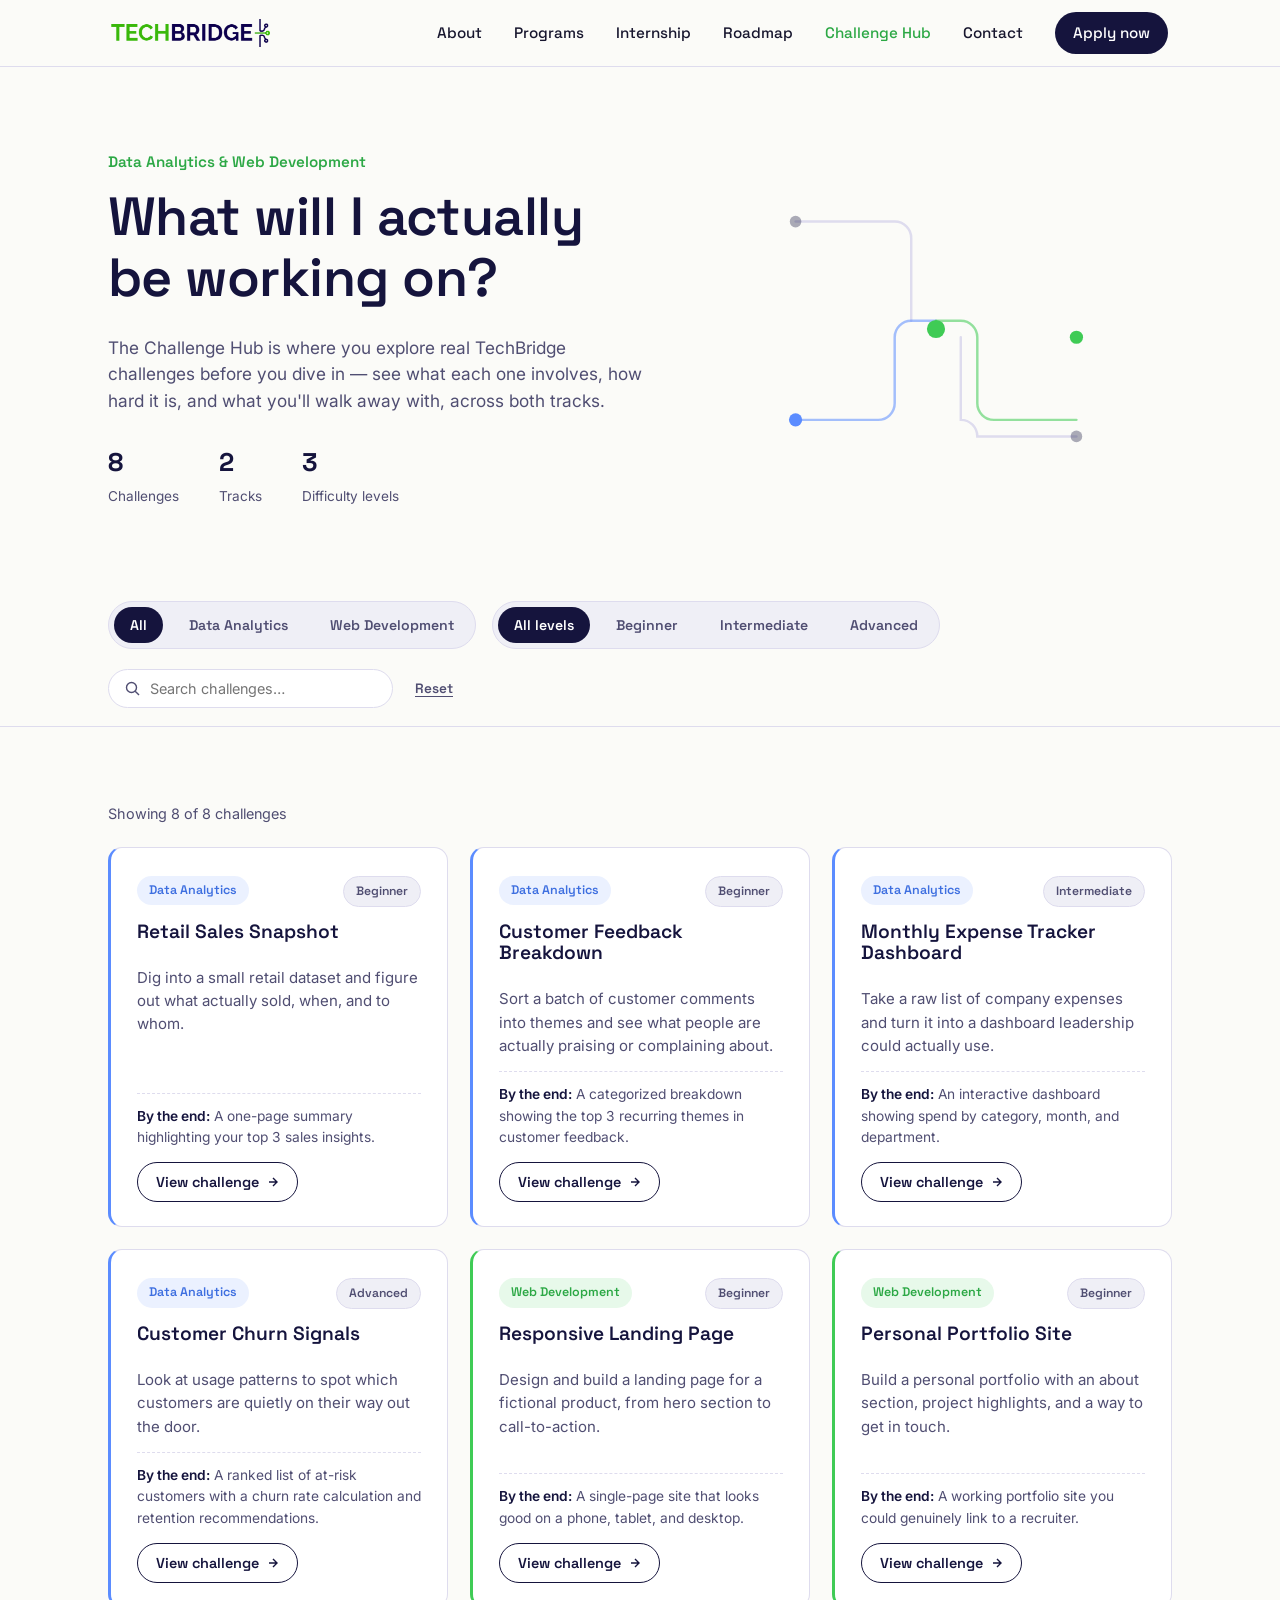
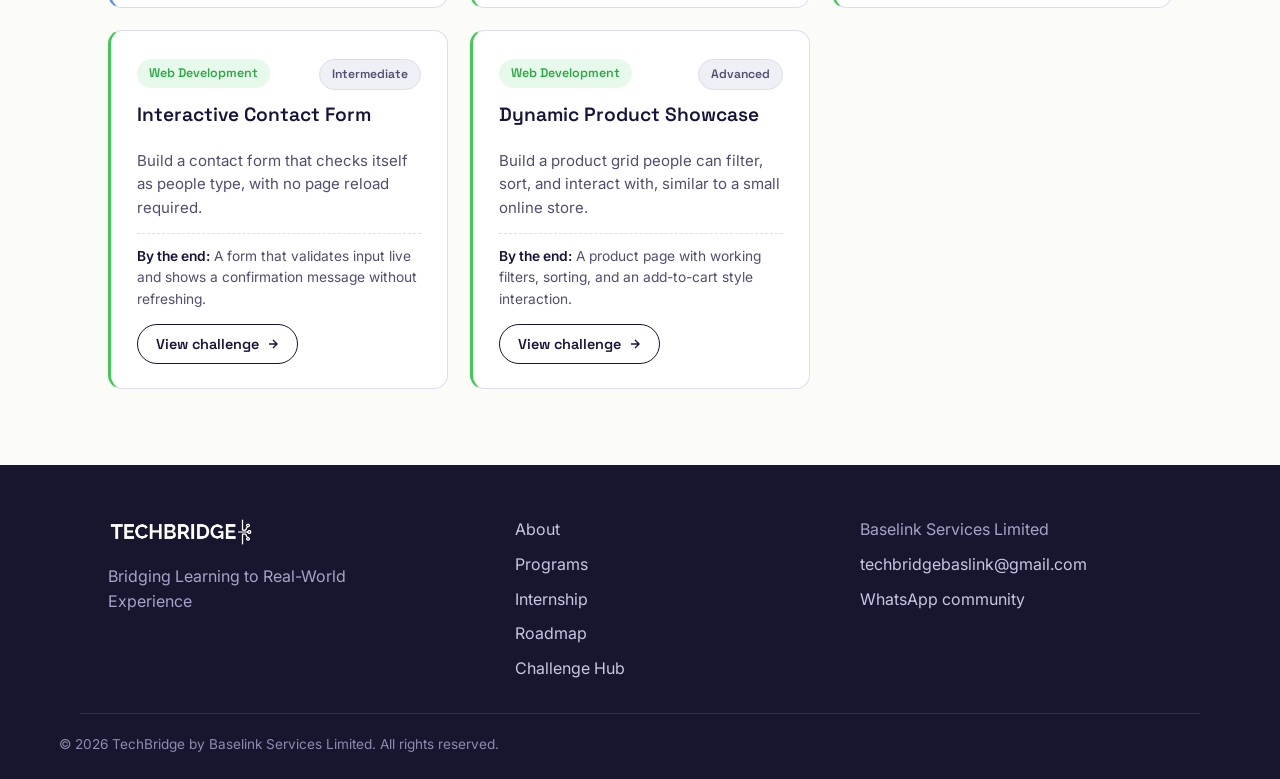
==== challenges.html @ 3d65843c "Add files via upload" ====
<!DOCTYPE html>
<html lang="en">
<head>
<meta charset="UTF-8">
<meta name="viewport" content="width=device-width, initial-scale=1.0">
<title>Challenge Hub — TechBridge</title>
<meta name="description" content="Browse practical Data Analytics and Web Development challenges built for TechBridge interns, filter by track and difficulty, and see what each one involves.">
<link rel="icon" href="images/techbridge-logo.png">
<link rel="preconnect" href="https://fonts.googleapis.com">
<link rel="preconnect" href="https://fonts.gstatic.com" crossorigin>
<link href="https://fonts.googleapis.com/css2?family=Space+Grotesk:wght@500;600;700&family=Inter:wght@400;500;600;700&display=swap" rel="stylesheet">
<link rel="stylesheet" href="style.css">
</head>
<body>

<a class="skip-link" href="#main">Skip to content</a>

<header class="site-header">
  <div class="wrap header-inner">
    <a href="index.html#top" class="brand">
      <img src="./images/techbridge-logo.png" alt="TechBridge logo" class="brand-mark">
    </a>

    <input type="checkbox" id="nav-toggle" class="nav-toggle-input">
    <label for="nav-toggle" class="nav-toggle" aria-label="Open menu">
      <span></span><span></span><span></span>
    </label>

    <nav class="site-nav" aria-label="Primary">
      <a href="index.html#about">About</a>
      <a href="programs.html">Programs</a>
      <a href="internship.html">Internship</a>
      <a href="roadmap.html">Roadmap</a>
      <a href="challenges.html" class="current-page" aria-current="page">Challenge Hub</a>
      <a href="index.html#contact">Contact</a>
      <a href="https://forms.gle/8EbdSy5ttGfLZfjv5?utm_source=chatgpt.com" class="nav-cta" target="_blank" rel="noopener">Apply now</a>
    </nav>
  </div>
</header>

<main id="main">

  <!-- HERO -->
  <section class="hero hub-hero" id="top">
    <div class="wrap hero-inner">
      <div class="hero-copy">
        <p class="eyebrow">Data Analytics &amp; Web Development</p>
        <h1>What will I actually be working on?</h1>
        <p class="hero-lede">The Challenge Hub is where you explore real TechBridge challenges before you dive in — see what each one involves, how hard it is, and what you'll walk away with, across both tracks.</p>
        <div class="hub-stats">
          <div><strong id="statTotal">8</strong><span>Challenges</span></div>
          <div><strong>2</strong><span>Tracks</span></div>
          <div><strong>3</strong><span>Difficulty levels</span></div>
        </div>
      </div>

      <div class="hero-art" aria-hidden="true">
        <svg viewBox="0 0 460 460" class="circuit-svg">
          <path class="trace" d="M60 100 H180 A20 20 0 0 1 200 120 V220" />
          <path class="trace" d="M400 360 H280 A20 20 0 0 0 260 340 V240" />
          <path class="trace trace-b trace-data" d="M60 340 H160 A20 20 0 0 0 180 320 V240 A20 20 0 0 1 200 220 H230" style="stroke-opacity:0.55;" />
          <path class="trace trace-b trace-web" d="M230 220 H260 A20 20 0 0 1 280 240 V320 A20 20 0 0 0 300 340 H400" style="stroke-opacity:0.55; animation-delay:0.5s;" />
          <circle class="node" cx="60" cy="100" r="7" />
          <circle class="node" cx="400" cy="360" r="7" />
          <circle class="node node-data" cx="60" cy="340" r="8" />
          <circle class="node node-web" cx="400" cy="240" r="8" />
          <circle class="node node-accent" cx="230" cy="230" r="11" />
        </svg>
      </div>
    </div>
  </section>

  <!-- FILTER BAR -->
  <div class="filter-bar">
    <div class="wrap filter-row">
      <div class="hub-tools">
        <div class="filter-group" id="trackFilters" role="group" aria-label="Filter by track">
          <button class="filter-btn" data-track="all" aria-pressed="true">All</button>
          <button class="filter-btn fb-data" data-track="data" aria-pressed="false">Data Analytics</button>
          <button class="filter-btn fb-web" data-track="web" aria-pressed="false">Web Development</button>
        </div>
        <div class="filter-group" id="diffFilters" role="group" aria-label="Filter by difficulty">
          <button class="filter-btn" data-diff="all" aria-pressed="true">All levels</button>
          <button class="filter-btn" data-diff="beginner" aria-pressed="false">Beginner</button>
          <button class="filter-btn" data-diff="intermediate" aria-pressed="false">Intermediate</button>
          <button class="filter-btn" data-diff="advanced" aria-pressed="false">Advanced</button>
        </div>
      </div>
      <div class="hub-tools">
        <div class="hub-search">
          <svg width="15" height="15" viewBox="0 0 15 15" fill="none"><circle cx="6.5" cy="6.5" r="5" stroke="currentColor" stroke-width="1.4"/><line x1="10.2" y1="10.2" x2="14" y2="14" stroke="currentColor" stroke-width="1.4"/></svg>
          <input type="text" id="searchInput" placeholder="Search challenges…" aria-label="Search challenges">
        </div>
        <button class="hub-reset" id="resetBtn">Reset</button>
      </div>
    </div>
  </div>

  <!-- GRID -->
  <section class="section" id="hub">
    <div class="wrap">
      <p class="hub-results-meta" id="resultsMeta">Showing 8 of 8 challenges</p>
      <div class="hub-grid" id="cardGrid"></div>
      <div class="hub-empty" id="emptyState">
        <h3>No challenges match those filters</h3>
        <p>Try a different track, difficulty, or search term.</p>
      </div>
    </div>
  </section>

</main>

<!-- DETAIL PANEL -->
<div class="hub-overlay" id="overlay"></div>
<aside class="hub-panel" id="panel" role="dialog" aria-modal="true" aria-labelledby="panelTitle">
  <div class="hub-panel-inner">
    <div class="hub-panel-head">
      <span class="track-badge" id="panelBadge"></span>
      <button class="hub-panel-close" id="panelClose" aria-label="Close">
        <svg width="14" height="14" viewBox="0 0 14 14" fill="none"><path d="M1 1l12 12M13 1L1 13" stroke="currentColor" stroke-width="1.6"/></svg>
      </button>
    </div>
    <h2 id="panelTitle"></h2>
    <div class="hub-panel-meta">
      <span class="diff-chip" id="panelDifficulty"></span>
    </div>

    <div class="hub-panel-block">
      <h4>Objective</h4>
      <p id="panelObjective"></p>
    </div>
    <div class="hub-panel-block">
      <h4>Skills you'll use</h4>
      <p id="panelSkills"></p>
    </div>
    <div class="hub-panel-block">
      <h4>Tools</h4>
      <p id="panelTools"></p>
    </div>
    <div class="hub-panel-block">
      <h4>What you'll produce</h4>
      <p id="panelProduce"></p>
    </div>
    <div class="hub-panel-block">
      <h4>Expected result</h4>
      <p id="panelResult"></p>
    </div>

    <div class="hub-panel-stats">
      <div><span>Estimated time</span><strong id="panelTime"></strong></div>
      <div><span>Track</span><strong id="panelTrackLabel"></strong></div>
    </div>
  </div>
</aside>

<footer class="site-footer">
  <div class="wrap footer-inner">
    <div class="footer-brand">
      <img src="./images/techbridge-logo.png" alt="TechBridge logo" class="footer-mark">
      <p>Bridging Learning to Real-World Experience</p>
    </div>

    <nav class="footer-nav" aria-label="Footer">
      <a href="index.html#about">About</a>
      <a href="programs.html">Programs</a>
      <a href="internship.html">Internship</a>
      <a href="roadmap.html">Roadmap</a>
      <a href="challenges.html">Challenge Hub</a>
    </nav>

    <div class="footer-contact">
      <p>Baselink Services Limited</p>
      <a href="mailto:techbridgebaslink@gmail.com">techbridgebaslink@gmail.com</a>
      <a href="https://chat.whatsapp.com/FqpBvYS4oaK32cXDxc8JIS?utm_source=chatgpt.com" target="_blank" rel="noopener">WhatsApp community</a>
    </div>
  </div>
  <p class="footer-copy">© 2026 TechBridge by Baselink Services Limited. All rights reserved.</p>
</footer>

<script src="challenges.js"></script>
</body>
</html>
---- style.css ----
/* ============================================================
   TechBridge — style.css
   Tokens: navy #15143D (primary), green #3FCB55 (accent, from logo),
   paper #FBFBF8, ink #17162E, mist #EFEFF7
   Type: Space Grotesk (display) / Inter (body)
   ============================================================ */

:root {
  --navy: #15143D;
  --navy-soft: #211F5C;
  --green: #3FCB55;
  --green-deep: #2CA845;
  --paper: #FBFBF8;
  --mist: #EFEFF6;
  --ink: #17162E;
  --ink-soft: #504E72;
  --line: #DEDCEE;

  --font-display: "Space Grotesk", "Segoe UI", sans-serif;
  --font-body: "Inter", "Segoe UI", sans-serif;

  --radius: 14px;
  --wrap: 1120px;
}

* { box-sizing: border-box; }
html { scroll-behavior: smooth; }

body {
  margin: 0;
  font-family: var(--font-body);
  color: var(--ink);
  background: var(--paper);
  line-height: 1.55;
  -webkit-font-smoothing: antialiased;
}

h1, h2, h3 {
  font-family: var(--font-display);
  color: var(--navy);
  line-height: 1.12;
  margin: 0 0 0.5em;
  font-weight: 600;
}

h1 { font-size: clamp(2.1rem, 4.2vw, 3.4rem); letter-spacing: -0.01em; }
h2 { font-size: clamp(1.6rem, 2.6vw, 2.2rem); letter-spacing: -0.01em; }
h3 { font-size: 1.15rem; }

p { margin: 0 0 1em; color: var(--ink-soft); max-width: 62ch; }

a { color: inherit; }

.wrap {
  max-width: var(--wrap);
  margin: 0 auto;
  padding: 0 28px;
}

.skip-link {
  position: absolute;
  left: -999px;
  top: 0;
  background: var(--navy);
  color: #fff;
  padding: 10px 16px;
  z-index: 200;
}
.skip-link:focus { left: 12px; top: 12px; border-radius: 8px; }

:focus-visible {
  outline: 2px solid var(--green);
  outline-offset: 3px;
}

/* ---------- Buttons ---------- */
.btn {
  display: inline-flex;
  align-items: center;
  gap: 8px;
  padding: 13px 24px;
  border-radius: 999px;
  font-family: var(--font-display);
  font-weight: 600;
  font-size: 0.98rem;
  text-decoration: none;
  border: 1.5px solid transparent;
  transition: transform 0.15s ease, background 0.15s ease, border-color 0.15s ease, color 0.15s ease;
}
.btn:hover { transform: translateY(-2px); }

.btn-primary {
  background: var(--green);
  color: var(--navy);
}
.btn-primary:hover { background: var(--green-deep); }

.btn-ghost {
  border-color: var(--navy);
  color: var(--navy);
  background: transparent;
}
.btn-ghost:hover { background: var(--navy); color: #fff; }

.btn-outline {
  border-color: #fff;
  color: var(--navy);
  background: #fff;
}
.btn-outline:hover { background: var(--green); border-color: var(--green); }

/* ---------- Header ---------- */
.site-header {
  position: sticky;
  top: 0;
  z-index: 100;
  background: rgba(251, 251, 248, 0.92);
  backdrop-filter: blur(8px);
  border-bottom: 1px solid var(--line);
}

.header-inner {
  display: flex;
  align-items: center;
  justify-content: space-between;
  padding-top: 12px;
  padding-bottom: 12px;
}

.brand { display: flex; align-items: center; text-decoration: none; }
.brand-mark { height: 34px; width: auto; display: block; }


.site-nav {
  display: flex;
  align-items: center;
  gap: 28px;
  font-family: var(--font-display);
  font-weight: 500;
  font-size: 0.95rem;
}
.site-nav a { text-decoration: none; color: var(--ink); margin-right: 4px; }
.site-nav a:hover { color: var(--green-deep); }
.nav-cta {
  background: var(--navy);
  color: #fff !important;
  padding: 9px 18px;
  border-radius: 999px;
}
.nav-cta:hover { background: var(--navy-soft); color: #fff !important; }

.nav-toggle-input { display: none; }
.nav-toggle {
  display: none;
  flex-direction: column;
  gap: 5px;
  cursor: pointer;
  padding: 6px;
}
.nav-toggle span {
  width: 24px;
  height: 2px;
  background: var(--navy);
  display: block;
  transition: transform 0.2s ease, opacity 0.2s ease;
}

/* ---------- Hero ---------- */
.hero { padding: 72px 0 64px; overflow: hidden; }
.hero-inner {
  display: grid;
  grid-template-columns: 1.15fr 1fr;
  gap: 48px;
  align-items: center;
}

.eyebrow {
  font-family: var(--font-display);
  color: var(--green-deep);
  font-weight: 600;
  font-size: 0.95rem;
  margin-bottom: 14px;
}

.hero-lede { font-size: 1.08rem; }
.hero-actions { display: flex; gap: 14px; flex-wrap: wrap; margin-top: 8px; }

.hero-art { display: flex; justify-content: center; }
.circuit-svg { width: 100%; max-width: 380px; height: auto; }

.trace {
  fill: none;
  stroke: var(--line);
  stroke-width: 3;
  stroke-linecap: round;
}
.trace-b {
  stroke: var(--navy);
  stroke-opacity: 0.18;
  stroke-dasharray: 900;
  stroke-dashoffset: 900;
  animation: draw 1.8s ease forwards 0.3s;
}
.node { fill: var(--navy); opacity: 0.35; }
.node-accent { fill: var(--green); opacity: 1; }

@keyframes draw {
  to { stroke-dashoffset: 0; }
}
@media (prefers-reduced-motion: reduce) {
  .trace-b { animation: none; stroke-dashoffset: 0; }
}

/* ---------- Section rhythm ---------- */
.section { padding: 76px 0; }
.section-alt { background: var(--mist); }
.section-lede { font-size: 1.05rem; margin-bottom: 36px; }

.section-invert {
  background: var(--navy);
  color: #fff;
}
.section-invert h2 { color: #fff; }
.section-invert p { color: #C7C6E4; }

/* ---------- About ---------- */
.about-grid {
  display: grid;
  grid-template-columns: 1.1fr 0.9fr;
  gap: 56px;
  align-items: start;
}
.about-points { display: grid; gap: 22px; margin: 0; }
.about-points dt {
  font-family: var(--font-display);
  color: var(--navy);
  font-weight: 600;
  margin-bottom: 4px;
}
.about-points dd { margin: 0; color: var(--ink-soft); }

/* ---------- Programs ---------- */
.program-grid {
  display: grid;
  grid-template-columns: repeat(2, 1fr);
  gap: 24px;
}
.program-card {
  background: #fff;
  border: 1px solid var(--line);
  border-radius: var(--radius);
  padding: 32px;
  position: relative;
}
.program-index {
  display: inline-block;
  font-family: var(--font-display);
  font-size: 0.78rem;
  font-weight: 600;
  color: var(--green-deep);
  background: rgba(63, 203, 85, 0.12);
  padding: 4px 12px;
  border-radius: 999px;
  margin-bottom: 14px;
}
.program-card p { margin-bottom: 0; }

/* ---------- Internship ---------- */
.internship-grid {
  display: grid;
  grid-template-columns: 0.9fr 1.1fr;
  gap: 56px;
}
.benefit-list {
  list-style: none;
  margin: 0;
  padding: 0;
  display: grid;
  gap: 22px;
}
.benefit-list li {
  border-left: 3px solid var(--green);
  padding-left: 18px;
}
.benefit-list h3 { margin-bottom: 4px; }
.benefit-list p { margin-bottom: 0; }

/* ---------- Apply ---------- */
.apply-inner { text-align: center; max-width: 620px; }
.apply-inner p { margin-left: auto; margin-right: auto; color: #C7C6E4; }
.apply-inner .btn { margin-top: 8px; }

/* ---------- Community ---------- */
.community-inner {
  display: flex;
  align-items: center;
  justify-content: space-between;
  gap: 32px;
  flex-wrap: wrap;
}
.community-inner > div { flex: 1 1 380px; }

/* ---------- Contact ---------- */
.contact-inner { text-align: center; }
.contact-email {
  display: inline-block;
  font-family: var(--font-display);
  font-size: 1.3rem;
  font-weight: 600;
  color: var(--navy);
  text-decoration: none;
  border-bottom: 2px solid var(--green);
  padding-bottom: 2px;
}
.contact-email:hover { color: var(--green-deep); }

/* ---------- Footer ---------- */
.site-footer {
  background: var(--ink);
  color: #C7C6E4;
  padding: 52px 0 24px;
}
.footer-inner {
  display: grid;
  grid-template-columns: 1.2fr 1fr 1fr;
  gap: 32px;
  padding-bottom: 32px;
  border-bottom: 1px solid rgba(255,255,255,0.12);
}
.footer-mark { height: 30px; filter: brightness(0) invert(1); margin-bottom: 10px; }
.footer-brand p { color: #A5A3C9; margin: 0; max-width: 30ch; }
.footer-nav, .footer-contact {
  display: flex;
  flex-direction: column;
  gap: 10px;
}
.footer-nav a, .footer-contact a { text-decoration: none; color: #C7C6E4; }
.footer-nav a:hover, .footer-contact a:hover { color: var(--green); }
.footer-contact p { color: #A5A3C9; margin: 0; }
.footer-copy {
  text-align: center;
  font-size: 0.85rem;
  color: #8C8AB0;
  margin: 20px 0 0;
}

/* ============================================================
   Responsive
   ============================================================ */

@media (max-width: 860px) {
  .hero-inner { grid-template-columns: 1fr; }
  .hero-art { order: -1; max-width: 260px; margin: 0 auto; }
  .about-grid,
  .internship-grid { grid-template-columns: 1fr; gap: 32px; }
  .footer-inner { grid-template-columns: 1fr 1fr; }
  .footer-brand { grid-column: 1 / -1; }
}

@media (max-width: 700px) {
  .site-nav {
    position: fixed;
    inset: 64px 16px auto 16px;
    background: #fff;
    border: 1px solid var(--line);
    border-radius: var(--radius);
    flex-direction: column;
    align-items: flex-start;
    padding: 18px 22px;
    gap: 16px;
    box-shadow: 0 16px 40px rgba(21, 20, 61, 0.14);
    transform: translateY(-12px);
    opacity: 0;
    pointer-events: none;
    transition: transform 0.2s ease, opacity 0.2s ease;
  }
  .nav-cta { align-self: flex-start; }
  .nav-toggle { display: flex; }

  .nav-toggle-input:checked ~ .site-nav {
    transform: translateY(0);
    opacity: 1;
    pointer-events: auto;
  }
  .nav-toggle-input:checked ~ .nav-toggle span:nth-child(1) { transform: translateY(7px) rotate(45deg); }
  .nav-toggle-input:checked ~ .nav-toggle span:nth-child(2) { opacity: 0; }
  .nav-toggle-input:checked ~ .nav-toggle span:nth-child(3) { transform: translateY(-7px) rotate(-45deg); }
}

@media (max-width: 620px) {
  .program-grid { grid-template-columns: 1fr; }
  .footer-inner { grid-template-columns: 1fr; }
  .section { padding: 56px 0; }
  .hero { padding: 48px 0 40px; }
}

/* ============================================================
   Homepage teaser links (index.html Programs section)
   ============================================================ */

.inline-link {
  font-family: var(--font-display);
  font-weight: 600;
  font-size: 0.95rem;
  color: var(--navy);
  text-decoration: none;
  border-bottom: 2px solid var(--green);
  white-space: nowrap;
}
.inline-link:hover { color: var(--green-deep); }

.program-card {
  display: flex;
  flex-direction: column;
  align-items: flex-start;
}
.card-link {
  margin-top: auto;
  padding-top: 14px;
  font-family: var(--font-display);
  font-weight: 600;
  font-size: 0.92rem;
  color: var(--navy);
  text-decoration: none;
}
.card-link:hover { color: var(--green-deep); }

/* ============================================================
   Programs page (programs.html)
   Reuses the same tokens/components as index.html and adds the
   pieces specific to presenting two program tracks in depth.
   ============================================================ */

.current-page {
  color: var(--green-deep) !important;
}

/* --- Programs hero --- */
.programs-hero { padding: 64px 0 12px; }
.programs-hero .eyebrow { margin-bottom: 10px; }
.programs-hero h1 { max-width: 18ch; }
.programs-hero .hero-lede { max-width: 60ch; }
.programs-hero .hero-actions { margin-top: 22px; }

/* --- "What you'll know" checklist, reuses dt/dd rhythm --- */
.answer-grid {
  display: grid;
  grid-template-columns: repeat(2, 1fr);
  gap: 16px 40px;
  list-style: none;
  margin: 32px 0 0;
  padding: 0;
}
.answer-grid li {
  display: flex;
  align-items: flex-start;
  gap: 12px;
  font-family: var(--font-body);
  color: var(--ink);
  font-size: 1rem;
}
.answer-grid svg { flex: none; margin-top: 4px; }

/* --- Detailed program cards --- */
.program-grid--detailed {
  grid-template-columns: repeat(2, 1fr);
  align-items: stretch;
}
.program-card--detailed {
  padding: 36px;
  gap: 0;
}
.program-card--detailed .program-icon {
  width: 46px;
  height: 46px;
  border-radius: 12px;
  display: flex;
  align-items: center;
  justify-content: center;
  background: rgba(63, 203, 85, 0.12);
  margin-bottom: 18px;
}
.program-card--detailed .program-focus {
  font-family: var(--font-display);
  font-weight: 600;
  font-size: 0.98rem;
  color: var(--green-deep);
  margin-bottom: 14px;
}
.program-card--detailed .program-desc {
  margin-bottom: 0;
}
.skill-label {
  font-family: var(--font-display);
  font-size: 0.8rem;
  font-weight: 600;
  text-transform: uppercase;
  letter-spacing: 0.05em;
  color: var(--ink-soft);
  border-top: 1px solid var(--line);
  margin: 24px 0 12px;
  padding-top: 20px;
}
.skill-tags {
  list-style: none;
  margin: 0 0 26px;
  padding: 0;
  display: flex;
  flex-wrap: wrap;
  gap: 8px;
}
.skill-tags li {
  font-family: var(--font-display);
  font-size: 0.85rem;
  font-weight: 500;
  color: var(--navy);
  background: var(--mist);
  border: 1px solid var(--line);
  border-radius: 999px;
  padding: 6px 14px;
}
.program-card--detailed .btn {
  margin-top: auto;
  align-self: stretch;
  justify-content: center;
}

/* --- Differentiation / compare strip --- */
.compare-grid {
  display: grid;
  grid-template-columns: 1fr 1fr;
  border-radius: var(--radius);
  overflow: hidden;
  border: 1px solid var(--line);
}
.compare-side {
  background: #fff;
  padding: 34px 32px;
}
.compare-side + .compare-side {
  border-left: 1px solid var(--line);
  background: var(--mist);
}
.compare-kicker {
  display: block;
  font-family: var(--font-display);
  font-size: 0.8rem;
  font-weight: 600;
  text-transform: uppercase;
  letter-spacing: 0.05em;
  color: var(--green-deep);
  margin-bottom: 10px;
}
.compare-side h3 { font-size: 1.2rem; margin-bottom: 8px; }
.compare-side p { margin-bottom: 0; color: var(--ink-soft); }

/* --- Final CTA band on programs.html --- */
.final-cta .apply-inner {
  display: flex;
  align-items: center;
  justify-content: space-between;
  gap: 28px;
  flex-wrap: wrap;
  text-align: left;
  max-width: none;
}
.final-cta .apply-inner p { margin: 6px 0 0; }
.final-cta .cta-actions { display: flex; gap: 14px; flex-wrap: wrap; }
.final-cta .btn-outline-invert {
  border: 1.5px solid rgba(255,255,255,0.5);
  color: #fff;
  background: transparent;
}
.final-cta .btn-outline-invert:hover { border-color: #fff; background: rgba(255,255,255,0.08); }

@media (max-width: 860px) {
  .program-grid--detailed { grid-template-columns: 1fr; }
  .compare-grid { grid-template-columns: 1fr; }
  .compare-side + .compare-side { border-left: none; border-top: 1px solid var(--line); }
}

@media (max-width: 620px) {
  .answer-grid { grid-template-columns: 1fr; }
  .final-cta .apply-inner { flex-direction: column; align-items: flex-start; }
}

/* ============================================================
   Internship Tasks page (internship.html)
   A circuit trace runs the spine of the "core" section, linking
   eight chip-style task modules in build order. Reuses the same
   navy/green/paper tokens and eyebrow/btn/section components.
   ============================================================ */

/* --- Nav current-page state already defined as .current-page --- */

/* --- Tasks hero --- */
.tasks-hero { padding: 64px 0 20px; }
.tasks-hero .hero-lede { max-width: 62ch; }

.journey-stats {
  display: grid;
  grid-template-columns: repeat(4, 1fr);
  gap: 1px;
  background: var(--line);
  border: 1px solid var(--line);
  border-radius: var(--radius);
  overflow: hidden;
  margin-top: 34px;
}
.journey-stats div {
  background: #fff;
  padding: 22px 20px;
}
.journey-stats strong {
  display: block;
  font-family: var(--font-display);
  font-size: 1.7rem;
  color: var(--navy);
  font-weight: 700;
  line-height: 1;
  margin-bottom: 6px;
}
.journey-stats span {
  font-size: 0.88rem;
  color: var(--ink-soft);
}

/* --- Difficulty scale --- */
.difficulty-scale { margin-top: 40px; }
.difficulty-scale p {
  font-family: var(--font-display);
  font-weight: 600;
  color: var(--navy);
  font-size: 0.92rem;
  margin-bottom: 10px;
}
.scale-track {
  position: relative;
  height: 8px;
  border-radius: 999px;
  background: linear-gradient(90deg, var(--mist) 0%, var(--green) 55%, var(--navy) 100%);
}
.scale-labels {
  display: flex;
  justify-content: space-between;
  margin-top: 8px;
  font-size: 0.82rem;
  color: var(--ink-soft);
}

/* --- Core (dark) section housing the trace --- */
.core-section {
  background: var(--navy);
  color: #fff;
  padding: 88px 0 96px;
  position: relative;
  overflow: hidden;
}
.core-section::before {
  content: "";
  position: absolute;
  inset: 0;
  background-image:
    linear-gradient(rgba(255,255,255,0.05) 1px, transparent 1px),
    linear-gradient(90deg, rgba(255,255,255,0.05) 1px, transparent 1px);
  background-size: 42px 42px;
  pointer-events: none;
}
.core-heading { position: relative; text-align: center; margin-bottom: 64px; }
.core-heading .eyebrow { color: var(--green); }
.core-heading h2 { color: #fff; }
.core-heading p { color: #B9B7DE; max-width: 56ch; margin: 0 auto; }

.trace-line {
  position: relative;
  max-width: 900px;
  margin: 0 auto;
}
.trace-line::before {
  content: "";
  position: absolute;
  top: 0;
  bottom: 0;
  left: 50%;
  width: 2px;
  background: rgba(63, 203, 85, 0.28);
  transform: translateX(-1px);
}

.task-module {
  position: relative;
  width: calc(50% - 48px);
  margin-bottom: 46px;
}
.task-module:nth-child(odd) { margin-right: auto; text-align: right; }
.task-module:nth-child(even) { margin-left: auto; }
.task-module:last-child { margin-bottom: 0; }

.task-node {
  position: absolute;
  top: 30px;
  width: 14px;
  height: 14px;
  border-radius: 50%;
  background: var(--paper);
  border: 3px solid var(--green);
  box-shadow: 0 0 0 6px rgba(63, 203, 85, 0.14);
}
.task-module:nth-child(odd) .task-node { right: -55px; }
.task-module:nth-child(even) .task-node { left: -55px; }

.task-lead {
  position: absolute;
  top: 36px;
  height: 2px;
  width: 34px;
  background: rgba(63, 203, 85, 0.4);
}
.task-module:nth-child(odd) .task-lead { right: -34px; }
.task-module:nth-child(even) .task-lead { left: -34px; }

.chip {
  display: inline-block;
  text-align: left;
  background: var(--navy-soft);
  border: 1px solid rgba(255,255,255,0.14);
  border-radius: 10px;
  padding: 24px 26px;
  width: 100%;
  position: relative;
}
.chip::before, .chip::after {
  content: "";
  position: absolute;
  left: 22px;
  right: 22px;
  height: 3px;
  background: rgba(255,255,255,0.18);
}
.chip::before { top: -3px; }
.chip::after { bottom: -3px; }

.chip-meta {
  display: flex;
  align-items: center;
  gap: 10px;
  margin-bottom: 10px;
  flex-wrap: wrap;
}
.chip-day {
  font-family: var(--font-display);
  font-size: 0.78rem;
  font-weight: 600;
  color: var(--green);
  background: rgba(63, 203, 85, 0.14);
  padding: 3px 11px;
  border-radius: 999px;
}
.chip-number {
  font-family: var(--font-display);
  font-size: 0.78rem;
  font-weight: 600;
  color: #B9B7DE;
}
.chip h3 {
  color: #fff;
  font-size: 1.12rem;
  margin-bottom: 8px;
}
.chip p {
  color: #C7C6E4;
  font-size: 0.95rem;
  margin-bottom: 0;
}
.chip-level {
  display: inline-block;
  margin-top: 14px;
  font-family: var(--font-display);
  font-size: 0.78rem;
  font-weight: 600;
  color: #fff;
  border: 1px solid rgba(255,255,255,0.28);
  padding: 4px 12px;
  border-radius: 999px;
}

.chip-details {
  margin-top: 14px;
  border-top: 1px solid rgba(255,255,255,0.14);
  padding-top: 0;
}
.chip-details summary {
  cursor: pointer;
  list-style: none;
  font-family: var(--font-display);
  font-size: 0.85rem;
  font-weight: 600;
  color: var(--green);
  padding-top: 14px;
  display: flex;
  align-items: center;
  gap: 6px;
}
.chip-details summary::-webkit-details-marker { display: none; }
.chip-details summary::after {
  content: "+";
  font-size: 1rem;
  line-height: 1;
}
.chip-details[open] summary::after { content: "–"; }
.chip-details .chip-build {
  margin: 12px 0 0;
  padding: 0;
  color: #C7C6E4;
  font-size: 0.9rem;
}
.chip-details .chip-build li { margin-bottom: 6px; }

/* --- Progression footnote under the trace --- */
.core-footnote {
  position: relative;
  text-align: center;
  margin-top: 64px;
  color: #8C8AB0;
  font-size: 0.9rem;
}

@media (max-width: 780px) {
  .journey-stats { grid-template-columns: repeat(2, 1fr); }

  .trace-line::before { left: 20px; }
  .task-module,
  .task-module:nth-child(odd),
  .task-module:nth-child(even) {
    width: 100%;
    margin-left: 52px;
    margin-right: 0;
    text-align: left;
  }
  .task-module:nth-child(odd) .task-node,
  .task-module:nth-child(even) .task-node {
    left: -52px;
    right: auto;
    top: 30px;
  }
  .task-module:nth-child(odd) .task-lead,
  .task-module:nth-child(even) .task-lead {
    left: -32px;
    right: auto;
    width: 32px;
  }
}

/* ============================================================
   Challenge Hub (challenges.html)
   Same tokens as the rest of TechBridge. The two tracks get one
   accent each: Web Development keeps the site's existing green,
   Data Analytics takes the blue already used for that track in
   the internship roadmap, so both pages read as one family.
   ============================================================ */

:root {
  --data: #5B8CFF;
  --data-deep: #3E6FE0;
  --data-soft: rgba(91, 140, 255, 0.12);
  --web-soft: rgba(63, 203, 85, 0.12);
}

/* --- Hub hero: reuses .hero / .hero-inner / .eyebrow / .hero-lede --- */
.hub-hero .hero-lede { max-width: 56ch; }

.hub-stats {
  display: flex;
  gap: 40px;
  margin-top: 28px;
}
.hub-stats div strong {
  display: block;
  font-family: var(--font-display);
  font-size: 1.6rem;
  color: var(--navy);
}
.hub-stats div span {
  color: var(--ink-soft);
  font-size: 0.85rem;
}

.node-web { fill: var(--green); opacity: 1; }
.node-data { fill: var(--data); opacity: 1; }
.trace-web { stroke: var(--green); }
.trace-data { stroke: var(--data); }

/* --- Filter bar: a light-theme version of the roadmap's segmented
   track switch, plus a second group for difficulty --- */
.filter-bar {
  position: sticky;
  top: 73px;
  z-index: 90;
  background: var(--paper);
  border-bottom: 1px solid var(--line);
  padding: 18px 0;
}
.filter-row {
  display: flex;
  align-items: center;
  justify-content: space-between;
  gap: 20px;
  flex-wrap: wrap;
}
.filter-group {
  display: inline-flex;
  align-items: center;
  gap: 10px;
  background: var(--mist);
  border: 1px solid var(--line);
  border-radius: 999px;
  padding: 5px;
  flex-wrap: wrap;
}
.filter-group-label {
  font-family: var(--font-display);
  font-size: 0.78rem;
  font-weight: 600;
  color: var(--ink-soft);
  padding-left: 12px;
  white-space: nowrap;
}
.filter-btn {
  border: none;
  background: transparent;
  font-family: var(--font-display);
  font-weight: 600;
  font-size: 0.88rem;
  color: var(--ink-soft);
  padding: 9px 16px;
  border-radius: 999px;
  cursor: pointer;
  transition: background 0.15s ease, color 0.15s ease;
  white-space: nowrap;
}
.filter-btn:hover { color: var(--navy); }
.filter-btn[aria-pressed="true"] { background: var(--navy); color: #fff; }
.filter-btn[aria-pressed="true"].fb-data { background: var(--data); color: #fff; }
.filter-btn[aria-pressed="true"].fb-web { background: var(--green); color: var(--navy); }

.hub-tools { display: flex; align-items: center; gap: 16px; }
.hub-search {
  display: flex;
  align-items: center;
  gap: 8px;
  border: 1px solid var(--line);
  border-radius: 999px;
  padding: 9px 16px;
  background: #fff;
  min-width: 200px;
}
.hub-search input {
  border: none;
  background: none;
  font-family: var(--font-body);
  font-size: 0.9rem;
  color: var(--ink);
  width: 100%;
}
.hub-search input:focus { outline: none; }
.hub-search svg { flex-shrink: 0; color: var(--ink-soft); }

.hub-reset {
  border: none;
  background: none;
  font-family: var(--font-display);
  font-size: 0.85rem;
  font-weight: 600;
  color: var(--ink-soft);
  cursor: pointer;
  text-decoration: underline;
  text-underline-offset: 3px;
  white-space: nowrap;
}
.hub-reset:hover { color: var(--navy); }

/* --- Results meta + grid --- */
.hub-results-meta {
  color: var(--ink-soft);
  font-size: 0.9rem;
  margin-bottom: 22px;
}

.hub-grid {
  display: grid;
  grid-template-columns: repeat(3, 1fr);
  gap: 22px;
}

.hub-card {
  background: #fff;
  border: 1px solid var(--line);
  border-left: 3px solid var(--line);
  border-radius: var(--radius);
  padding: 28px 26px 24px;
  display: flex;
  flex-direction: column;
  gap: 14px;
  transition: transform 0.15s ease, border-color 0.15s ease, box-shadow 0.15s ease;
}
.hub-card[data-track="web"] { border-left-color: var(--green); }
.hub-card[data-track="data"] { border-left-color: var(--data); }
.hub-card:hover {
  transform: translateY(-3px);
  box-shadow: 0 16px 32px rgba(21, 20, 61, 0.08);
}

.hub-card-top {
  display: flex;
  align-items: flex-start;
  justify-content: space-between;
  gap: 10px;
}

.track-badge {
  display: inline-flex;
  align-items: center;
  font-family: var(--font-display);
  font-size: 0.78rem;
  font-weight: 600;
  padding: 5px 12px;
  border-radius: 999px;
}
.track-badge.web { background: var(--web-soft); color: var(--green-deep); }
.track-badge.data { background: var(--data-soft); color: var(--data-deep); }

.diff-chip {
  font-family: var(--font-display);
  font-size: 0.76rem;
  font-weight: 600;
  color: var(--ink-soft);
  background: var(--mist);
  border: 1px solid var(--line);
  padding: 5px 12px;
  border-radius: 999px;
  white-space: nowrap;
}

.hub-card h3 {
  font-size: 1.2rem;
  color: var(--navy);
}

.hub-card .hub-desc {
  color: var(--ink-soft);
  font-size: 0.94rem;
  margin: 0;
  flex-grow: 1;
}

.hub-card .hub-outcome {
  font-size: 0.86rem;
  color: var(--ink-soft);
  border-top: 1px dashed var(--line);
  padding-top: 12px;
  margin: 0;
}
.hub-card .hub-outcome b { color: var(--navy); font-weight: 600; }

.hub-view-btn {
  align-self: flex-start;
  display: inline-flex;
  align-items: center;
  gap: 8px;
  font-family: var(--font-display);
  font-weight: 600;
  font-size: 0.9rem;
  color: var(--navy);
  background: transparent;
  border: 1.5px solid var(--navy);
  padding: 10px 18px;
  border-radius: 999px;
  cursor: pointer;
  transition: background 0.15s ease, color 0.15s ease;
}
.hub-card[data-track="web"] .hub-view-btn:hover { background: var(--green); border-color: var(--green); color: var(--navy); }
.hub-card[data-track="data"] .hub-view-btn:hover { background: var(--data); border-color: var(--data); color: #fff; }

.hub-empty {
  display: none;
  text-align: center;
  padding: 70px 20px;
  border: 1px dashed var(--line);
  border-radius: var(--radius);
  color: var(--ink-soft);
}
.hub-empty.show { display: block; }
.hub-empty h3 { color: var(--navy); margin-bottom: 8px; }

/* --- Detail panel: slides in from the right, same card language --- */
.hub-overlay {
  position: fixed;
  inset: 0;
  background: rgba(21, 20, 61, 0.35);
  opacity: 0;
  pointer-events: none;
  transition: opacity 0.2s ease;
  z-index: 150;
}
.hub-overlay.show { opacity: 1; pointer-events: auto; }

.hub-panel {
  position: fixed;
  top: 0;
  right: 0;
  height: 100%;
  width: min(460px, 92vw);
  background: #fff;
  border-left: 1px solid var(--line);
  z-index: 151;
  transform: translateX(100%);
  transition: transform 0.28s cubic-bezier(.2,.8,.3,1);
  overflow-y: auto;
}
.hub-panel.show { transform: translateX(0); }

.hub-panel-inner { padding: 32px 28px 60px; }

.hub-panel-head {
  display: flex;
  justify-content: space-between;
  align-items: flex-start;
  gap: 12px;
}

.hub-panel-close {
  background: var(--mist);
  border: 1px solid var(--line);
  color: var(--navy);
  width: 34px;
  height: 34px;
  border-radius: 50%;
  cursor: pointer;
  flex-shrink: 0;
  display: flex;
  align-items: center;
  justify-content: center;
}
.hub-panel-close:hover { background: var(--line); }

.hub-panel h2 { margin-top: 16px; font-size: 1.4rem; }

.hub-panel-meta { display: flex; gap: 10px; margin-top: 12px; flex-wrap: wrap; }

.hub-panel-block {
  margin-top: 26px;
  padding-top: 18px;
  border-top: 1px solid var(--line);
}
.hub-panel-block h4 {
  font-family: var(--font-display);
  font-size: 0.8rem;
  font-weight: 600;
  text-transform: uppercase;
  letter-spacing: 0.05em;
  color: var(--ink-soft);
  margin-bottom: 8px;
}
.hub-panel-block p { color: var(--ink); font-size: 0.95rem; margin: 0; }

.hub-panel-stats {
  display: flex;
  gap: 24px;
  margin-top: 26px;
  padding-top: 18px;
  border-top: 1px solid var(--line);
}
.hub-panel-stats div span {
  display: block;
  color: var(--ink-soft);
  font-size: 0.78rem;
}
.hub-panel-stats div strong {
  font-family: var(--font-display);
  font-size: 1rem;
  color: var(--navy);
}

/* --- Responsive --- */
@media (max-width: 860px) {
  .hub-grid { grid-template-columns: repeat(2, 1fr); }
}

@media (max-width: 700px) {
  .filter-bar { top: 0; }
  .filter-row { flex-direction: column; align-items: stretch; }
  .filter-group { overflow-x: auto; flex-wrap: nowrap; }
  .hub-tools { justify-content: space-between; }
  .hub-search { min-width: 0; flex: 1; }
}

@media (max-width: 620px) {
  .hub-grid { grid-template-columns: 1fr; }
  .hub-stats { flex-wrap: wrap; gap: 22px; }
  .hub-panel { width: 100%; }
}
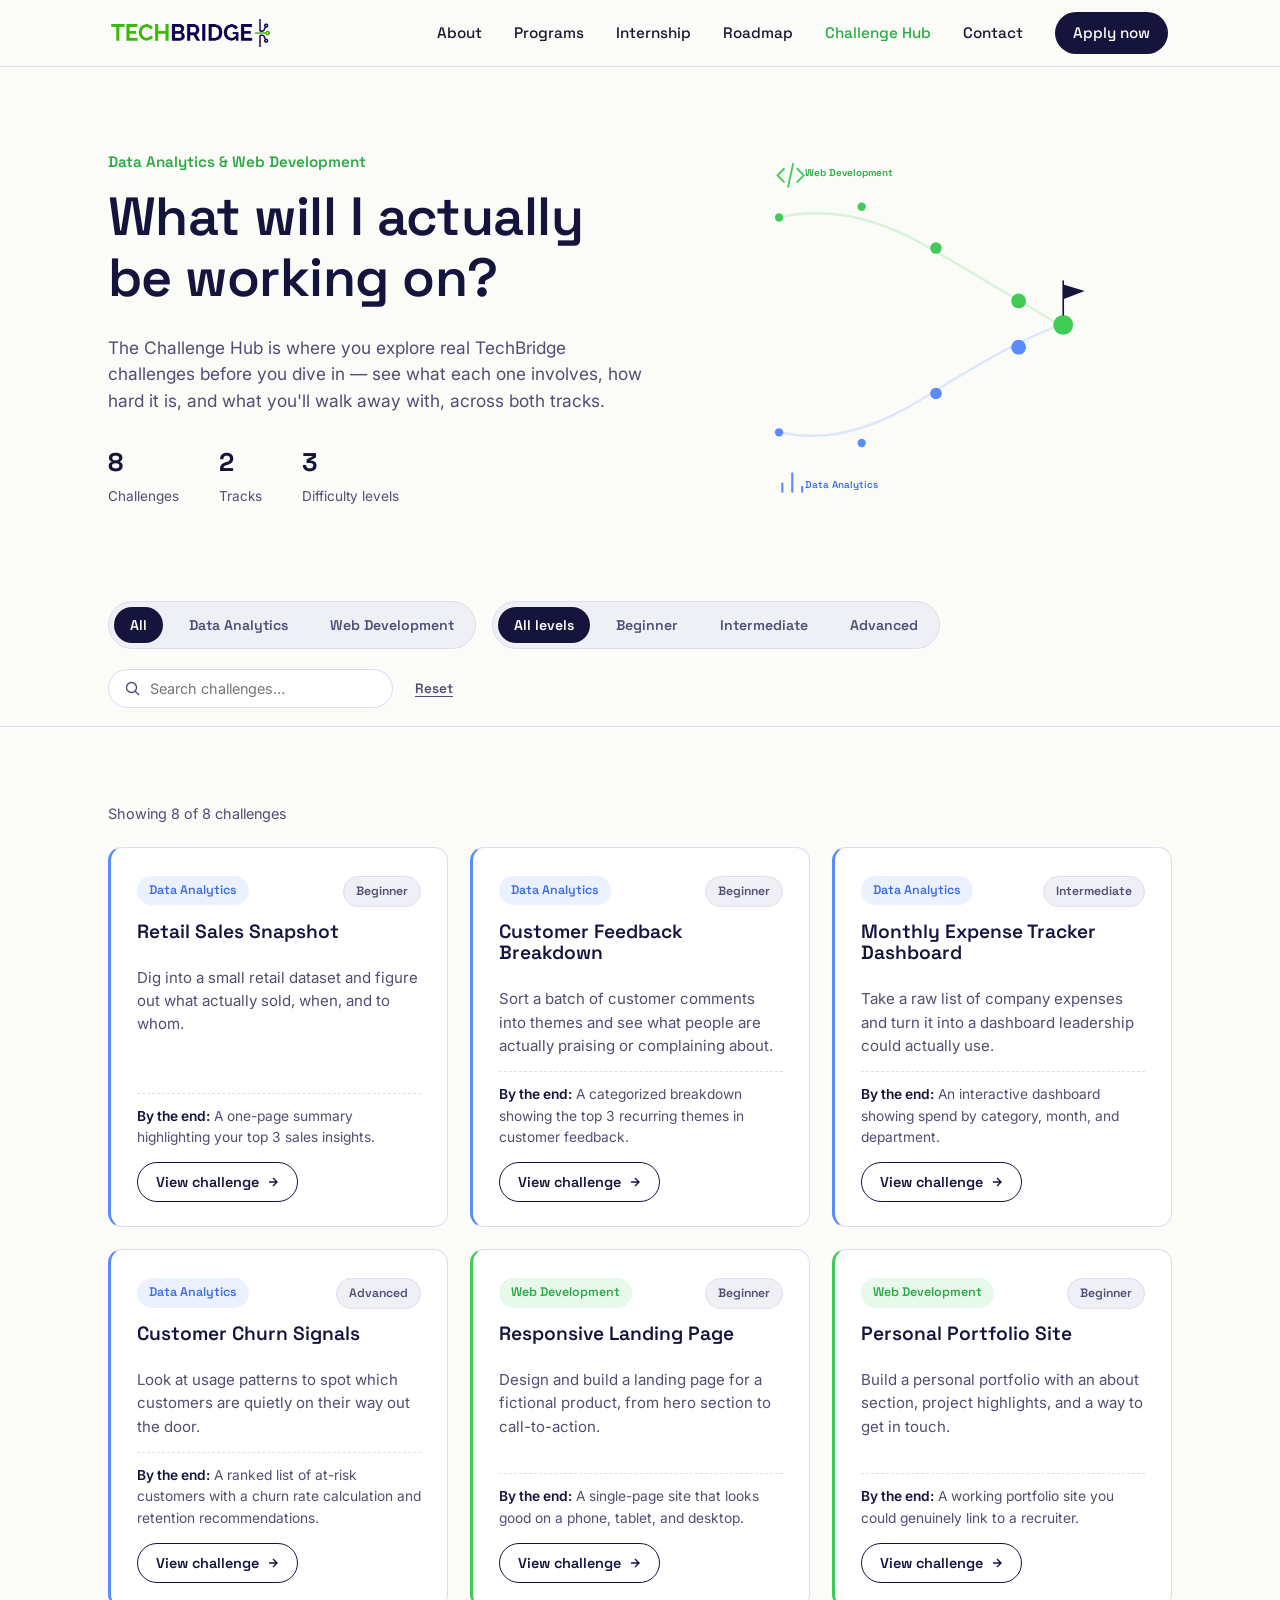
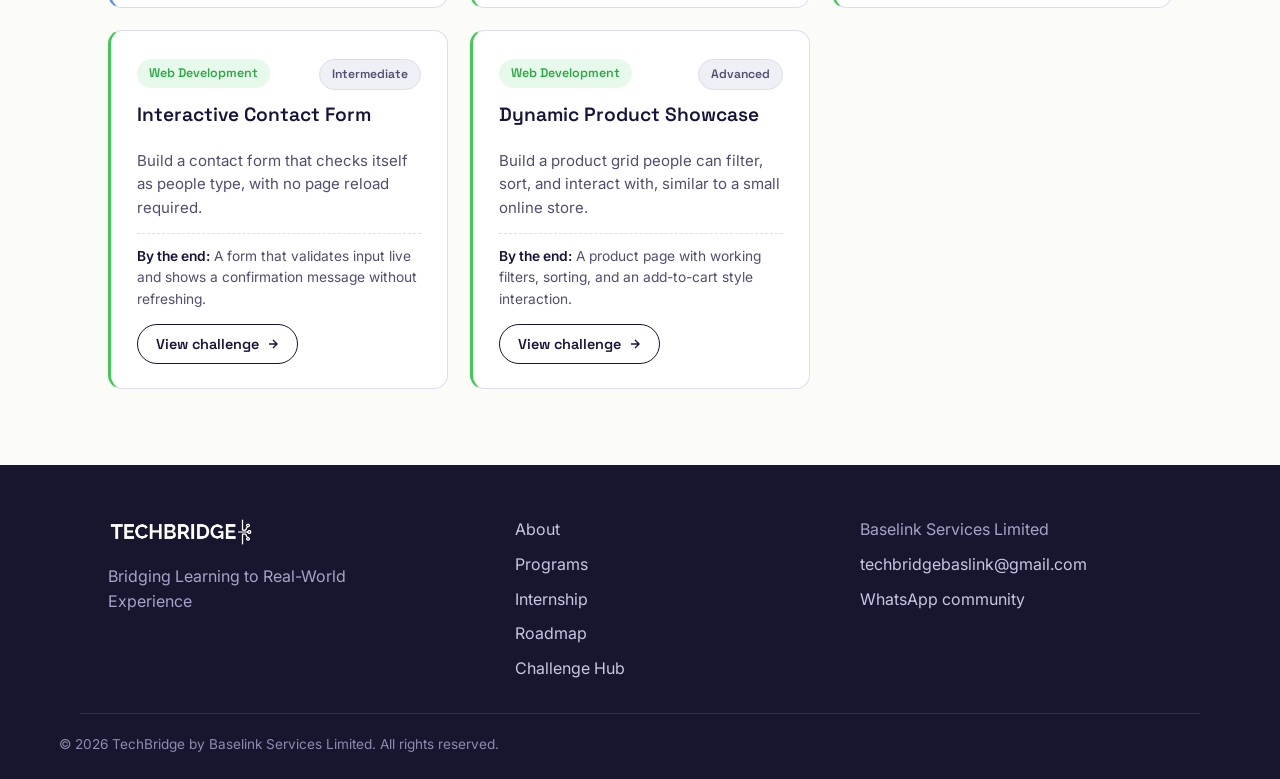
==== commit 2edad223: "Update challenges.html" ====
--- a/challenges.html
+++ b/challenges.html
@@ -56,15 +56,41 @@
 
       <div class="hero-art" aria-hidden="true">
         <svg viewBox="0 0 460 460" class="circuit-svg">
-          <path class="trace" d="M60 100 H180 A20 20 0 0 1 200 120 V220" />
-          <path class="trace" d="M400 360 H280 A20 20 0 0 0 260 340 V240" />
-          <path class="trace trace-b trace-data" d="M60 340 H160 A20 20 0 0 0 180 320 V240 A20 20 0 0 1 200 220 H230" style="stroke-opacity:0.55;" />
-          <path class="trace trace-b trace-web" d="M230 220 H260 A20 20 0 0 1 280 240 V320 A20 20 0 0 0 300 340 H400" style="stroke-opacity:0.55; animation-delay:0.5s;" />
-          <circle class="node" cx="60" cy="100" r="7" />
-          <circle class="node" cx="400" cy="360" r="7" />
-          <circle class="node node-data" cx="60" cy="340" r="8" />
-          <circle class="node node-web" cx="400" cy="240" r="8" />
-          <circle class="node node-accent" cx="230" cy="230" r="11" />
+          <!-- Web Development trail: 4 challenges, beginner to advanced -->
+          <path class="trace trace-b trace-web" d="M40 95 C 130 75, 200 118, 250 148 S 330 195, 378 224" />
+          <circle class="node node-web" cx="40" cy="95" r="5" />
+          <circle class="node node-web" cx="140" cy="82" r="5" />
+          <circle class="node node-web" cx="230" cy="132" r="7" />
+          <circle class="node node-web" cx="330" cy="196" r="9" />
+
+          <!-- Data Analytics trail: 4 challenges, beginner to advanced -->
+          <path class="trace trace-b trace-data" d="M40 355 C 130 375, 200 322, 250 292 S 330 245, 378 226" style="animation-delay:0.35s;" />
+          <circle class="node node-data" cx="40" cy="355" r="5" />
+          <circle class="node node-data" cx="140" cy="368" r="5" />
+          <circle class="node node-data" cx="230" cy="308" r="7" />
+          <circle class="node node-data" cx="330" cy="252" r="9" />
+
+          <!-- Convergence: every challenge leads back to TechBridge -->
+          <circle class="node node-accent" cx="384" cy="225" r="12" />
+          <g class="quest-flag">
+            <path d="M384 213 V172" stroke="currentColor" stroke-width="2" stroke-linecap="round" />
+            <path d="M384 176 L410 184 L384 194 Z" fill="currentColor" />
+          </g>
+
+          <!-- Track glyphs -->
+          <g stroke="var(--green)" stroke-width="2.2" fill="none" stroke-linecap="round" stroke-linejoin="round" transform="translate(38,28)">
+            <path d="M8 8 L0 16 L8 24" />
+            <path d="M24 8 L32 16 L24 24" />
+            <path d="M19 2 L13 30" />
+          </g>
+          <text x="72" y="45" class="quest-label web">Web Development</text>
+
+          <g stroke="var(--data)" stroke-width="2.6" fill="none" stroke-linecap="round" transform="translate(40,405)">
+            <path d="M4 22 V12" />
+            <path d="M16 22 V0" />
+            <path d="M28 22 V16" />
+          </g>
+          <text x="72" y="422" class="quest-label data">Data Analytics</text>
         </svg>
       </div>
     </div>
--- a/style.css
+++ b/style.css
@@ -852,6 +852,859 @@
 }
 
 /* ============================================================
+   TechBridge — style.css
+   Tokens: navy #15143D (primary), green #3FCB55 (accent, from logo),
+   paper #FBFBF8, ink #17162E, mist #EFEFF7
+   Type: Space Grotesk (display) / Inter (body)
+   ============================================================ */
+
+:root {
+  --navy: #15143D;
+  --navy-soft: #211F5C;
+  --green: #3FCB55;
+  --green-deep: #2CA845;
+  --paper: #FBFBF8;
+  --mist: #EFEFF6;
+  --ink: #17162E;
+  --ink-soft: #504E72;
+  --line: #DEDCEE;
+
+  --font-display: "Space Grotesk", "Segoe UI", sans-serif;
+  --font-body: "Inter", "Segoe UI", sans-serif;
+
+  --radius: 14px;
+  --wrap: 1120px;
+}
+
+* { box-sizing: border-box; }
+html { scroll-behavior: smooth; }
+
+body {
+  margin: 0;
+  font-family: var(--font-body);
+  color: var(--ink);
+  background: var(--paper);
+  line-height: 1.55;
+  -webkit-font-smoothing: antialiased;
+}
+
+h1, h2, h3 {
+  font-family: var(--font-display);
+  color: var(--navy);
+  line-height: 1.12;
+  margin: 0 0 0.5em;
+  font-weight: 600;
+}
+
+h1 { font-size: clamp(2.1rem, 4.2vw, 3.4rem); letter-spacing: -0.01em; }
+h2 { font-size: clamp(1.6rem, 2.6vw, 2.2rem); letter-spacing: -0.01em; }
+h3 { font-size: 1.15rem; }
+
+p { margin: 0 0 1em; color: var(--ink-soft); max-width: 62ch; }
+
+a { color: inherit; }
+
+.wrap {
+  max-width: var(--wrap);
+  margin: 0 auto;
+  padding: 0 28px;
+}
+
+.skip-link {
+  position: absolute;
+  left: -999px;
+  top: 0;
+  background: var(--navy);
+  color: #fff;
+  padding: 10px 16px;
+  z-index: 200;
+}
+.skip-link:focus { left: 12px; top: 12px; border-radius: 8px; }
+
+:focus-visible {
+  outline: 2px solid var(--green);
+  outline-offset: 3px;
+}
+
+/* ---------- Buttons ---------- */
+.btn {
+  display: inline-flex;
+  align-items: center;
+  gap: 8px;
+  padding: 13px 24px;
+  border-radius: 999px;
+  font-family: var(--font-display);
+  font-weight: 600;
+  font-size: 0.98rem;
+  text-decoration: none;
+  border: 1.5px solid transparent;
+  transition: transform 0.15s ease, background 0.15s ease, border-color 0.15s ease, color 0.15s ease;
+}
+.btn:hover { transform: translateY(-2px); }
+
+.btn-primary {
+  background: var(--green);
+  color: var(--navy);
+}
+.btn-primary:hover { background: var(--green-deep); }
+
+.btn-ghost {
+  border-color: var(--navy);
+  color: var(--navy);
+  background: transparent;
+}
+.btn-ghost:hover { background: var(--navy); color: #fff; }
+
+.btn-outline {
+  border-color: #fff;
+  color: var(--navy);
+  background: #fff;
+}
+.btn-outline:hover { background: var(--green); border-color: var(--green); }
+
+/* ---------- Header ---------- */
+.site-header {
+  position: sticky;
+  top: 0;
+  z-index: 100;
+  background: rgba(251, 251, 248, 0.92);
+  backdrop-filter: blur(8px);
+  border-bottom: 1px solid var(--line);
+}
+
+.header-inner {
+  display: flex;
+  align-items: center;
+  justify-content: space-between;
+  padding-top: 12px;
+  padding-bottom: 12px;
+}
+
+.brand { display: flex; align-items: center; text-decoration: none; }
+.brand-mark { height: 34px; width: auto; display: block; }
+
+
+.site-nav {
+  display: flex;
+  align-items: center;
+  gap: 28px;
+  font-family: var(--font-display);
+  font-weight: 500;
+  font-size: 0.95rem;
+}
+.site-nav a { text-decoration: none; color: var(--ink); margin-right: 4px; }
+.site-nav a:hover { color: var(--green-deep); }
+.nav-cta {
+  background: var(--navy);
+  color: #fff !important;
+  padding: 9px 18px;
+  border-radius: 999px;
+}
+.nav-cta:hover { background: var(--navy-soft); color: #fff !important; }
+
+.nav-toggle-input { display: none; }
+.nav-toggle {
+  display: none;
+  flex-direction: column;
+  gap: 5px;
+  cursor: pointer;
+  padding: 6px;
+}
+.nav-toggle span {
+  width: 24px;
+  height: 2px;
+  background: var(--navy);
+  display: block;
+  transition: transform 0.2s ease, opacity 0.2s ease;
+}
+
+/* ---------- Hero ---------- */
+.hero { padding: 72px 0 64px; overflow: hidden; }
+.hero-inner {
+  display: grid;
+  grid-template-columns: 1.15fr 1fr;
+  gap: 48px;
+  align-items: center;
+}
+
+.eyebrow {
+  font-family: var(--font-display);
+  color: var(--green-deep);
+  font-weight: 600;
+  font-size: 0.95rem;
+  margin-bottom: 14px;
+}
+
+.hero-lede { font-size: 1.08rem; }
+.hero-actions { display: flex; gap: 14px; flex-wrap: wrap; margin-top: 8px; }
+
+.hero-art { display: flex; justify-content: center; }
+.circuit-svg { width: 100%; max-width: 380px; height: auto; }
+
+.trace {
+  fill: none;
+  stroke: var(--line);
+  stroke-width: 3;
+  stroke-linecap: round;
+}
+.trace-b {
+  stroke: var(--navy);
+  stroke-opacity: 0.18;
+  stroke-dasharray: 900;
+  stroke-dashoffset: 900;
+  animation: draw 1.8s ease forwards 0.3s;
+}
+.node { fill: var(--navy); opacity: 0.35; }
+.node-accent { fill: var(--green); opacity: 1; }
+
+@keyframes draw {
+  to { stroke-dashoffset: 0; }
+}
+@media (prefers-reduced-motion: reduce) {
+  .trace-b { animation: none; stroke-dashoffset: 0; }
+}
+
+/* ---------- Section rhythm ---------- */
+.section { padding: 76px 0; }
+.section-alt { background: var(--mist); }
+.section-lede { font-size: 1.05rem; margin-bottom: 36px; }
+
+.section-invert {
+  background: var(--navy);
+  color: #fff;
+}
+.section-invert h2 { color: #fff; }
+.section-invert p { color: #C7C6E4; }
+
+/* ---------- About ---------- */
+.about-grid {
+  display: grid;
+  grid-template-columns: 1.1fr 0.9fr;
+  gap: 56px;
+  align-items: start;
+}
+.about-points { display: grid; gap: 22px; margin: 0; }
+.about-points dt {
+  font-family: var(--font-display);
+  color: var(--navy);
+  font-weight: 600;
+  margin-bottom: 4px;
+}
+.about-points dd { margin: 0; color: var(--ink-soft); }
+
+/* ---------- Programs ---------- */
+.program-grid {
+  display: grid;
+  grid-template-columns: repeat(2, 1fr);
+  gap: 24px;
+}
+.program-card {
+  background: #fff;
+  border: 1px solid var(--line);
+  border-radius: var(--radius);
+  padding: 32px;
+  position: relative;
+}
+.program-index {
+  display: inline-block;
+  font-family: var(--font-display);
+  font-size: 0.78rem;
+  font-weight: 600;
+  color: var(--green-deep);
+  background: rgba(63, 203, 85, 0.12);
+  padding: 4px 12px;
+  border-radius: 999px;
+  margin-bottom: 14px;
+}
+.program-card p { margin-bottom: 0; }
+
+/* ---------- Internship ---------- */
+.internship-grid {
+  display: grid;
+  grid-template-columns: 0.9fr 1.1fr;
+  gap: 56px;
+}
+.benefit-list {
+  list-style: none;
+  margin: 0;
+  padding: 0;
+  display: grid;
+  gap: 22px;
+}
+.benefit-list li {
+  border-left: 3px solid var(--green);
+  padding-left: 18px;
+}
+.benefit-list h3 { margin-bottom: 4px; }
+.benefit-list p { margin-bottom: 0; }
+
+/* ---------- Apply ---------- */
+.apply-inner { text-align: center; max-width: 620px; }
+.apply-inner p { margin-left: auto; margin-right: auto; color: #C7C6E4; }
+.apply-inner .btn { margin-top: 8px; }
+
+/* ---------- Community ---------- */
+.community-inner {
+  display: flex;
+  align-items: center;
+  justify-content: space-between;
+  gap: 32px;
+  flex-wrap: wrap;
+}
+.community-inner > div { flex: 1 1 380px; }
+
+/* ---------- Contact ---------- */
+.contact-inner { text-align: center; }
+.contact-email {
+  display: inline-block;
+  font-family: var(--font-display);
+  font-size: 1.3rem;
+  font-weight: 600;
+  color: var(--navy);
+  text-decoration: none;
+  border-bottom: 2px solid var(--green);
+  padding-bottom: 2px;
+}
+.contact-email:hover { color: var(--green-deep); }
+
+/* ---------- Footer ---------- */
+.site-footer {
+  background: var(--ink);
+  color: #C7C6E4;
+  padding: 52px 0 24px;
+}
+.footer-inner {
+  display: grid;
+  grid-template-columns: 1.2fr 1fr 1fr;
+  gap: 32px;
+  padding-bottom: 32px;
+  border-bottom: 1px solid rgba(255,255,255,0.12);
+}
+.footer-mark { height: 30px; filter: brightness(0) invert(1); margin-bottom: 10px; }
+.footer-brand p { color: #A5A3C9; margin: 0; max-width: 30ch; }
+.footer-nav, .footer-contact {
+  display: flex;
+  flex-direction: column;
+  gap: 10px;
+}
+.footer-nav a, .footer-contact a { text-decoration: none; color: #C7C6E4; }
+.footer-nav a:hover, .footer-contact a:hover { color: var(--green); }
+.footer-contact p { color: #A5A3C9; margin: 0; }
+.footer-copy {
+  text-align: center;
+  font-size: 0.85rem;
+  color: #8C8AB0;
+  margin: 20px 0 0;
+}
+
+/* ============================================================
+   Responsive
+   ============================================================ */
+
+@media (max-width: 860px) {
+  .hero-inner { grid-template-columns: 1fr; }
+  .hero-art { order: -1; max-width: 260px; margin: 0 auto; }
+  .about-grid,
+  .internship-grid { grid-template-columns: 1fr; gap: 32px; }
+  .footer-inner { grid-template-columns: 1fr 1fr; }
+  .footer-brand { grid-column: 1 / -1; }
+}
+
+@media (max-width: 700px) {
+  .site-nav {
+    position: fixed;
+    inset: 64px 16px auto 16px;
+    background: #fff;
+    border: 1px solid var(--line);
+    border-radius: var(--radius);
+    flex-direction: column;
+    align-items: flex-start;
+    padding: 18px 22px;
+    gap: 16px;
+    box-shadow: 0 16px 40px rgba(21, 20, 61, 0.14);
+    transform: translateY(-12px);
+    opacity: 0;
+    pointer-events: none;
+    transition: transform 0.2s ease, opacity 0.2s ease;
+  }
+  .nav-cta { align-self: flex-start; }
+  .nav-toggle { display: flex; }
+
+  .nav-toggle-input:checked ~ .site-nav {
+    transform: translateY(0);
+    opacity: 1;
+    pointer-events: auto;
+  }
+  .nav-toggle-input:checked ~ .nav-toggle span:nth-child(1) { transform: translateY(7px) rotate(45deg); }
+  .nav-toggle-input:checked ~ .nav-toggle span:nth-child(2) { opacity: 0; }
+  .nav-toggle-input:checked ~ .nav-toggle span:nth-child(3) { transform: translateY(-7px) rotate(-45deg); }
+}
+
+@media (max-width: 620px) {
+  .program-grid { grid-template-columns: 1fr; }
+  .footer-inner { grid-template-columns: 1fr; }
+  .section { padding: 56px 0; }
+  .hero { padding: 48px 0 40px; }
+}
+
+/* ============================================================
+   Homepage teaser links (index.html Programs section)
+   ============================================================ */
+
+.inline-link {
+  font-family: var(--font-display);
+  font-weight: 600;
+  font-size: 0.95rem;
+  color: var(--navy);
+  text-decoration: none;
+  border-bottom: 2px solid var(--green);
+  white-space: nowrap;
+}
+.inline-link:hover { color: var(--green-deep); }
+
+.program-card {
+  display: flex;
+  flex-direction: column;
+  align-items: flex-start;
+}
+.card-link {
+  margin-top: auto;
+  padding-top: 14px;
+  font-family: var(--font-display);
+  font-weight: 600;
+  font-size: 0.92rem;
+  color: var(--navy);
+  text-decoration: none;
+}
+.card-link:hover { color: var(--green-deep); }
+
+/* ============================================================
+   Programs page (programs.html)
+   Reuses the same tokens/components as index.html and adds the
+   pieces specific to presenting two program tracks in depth.
+   ============================================================ */
+
+.current-page {
+  color: var(--green-deep) !important;
+}
+
+/* --- Programs hero --- */
+.programs-hero { padding: 64px 0 12px; }
+.programs-hero .eyebrow { margin-bottom: 10px; }
+.programs-hero h1 { max-width: 18ch; }
+.programs-hero .hero-lede { max-width: 60ch; }
+.programs-hero .hero-actions { margin-top: 22px; }
+
+/* --- "What you'll know" checklist, reuses dt/dd rhythm --- */
+.answer-grid {
+  display: grid;
+  grid-template-columns: repeat(2, 1fr);
+  gap: 16px 40px;
+  list-style: none;
+  margin: 32px 0 0;
+  padding: 0;
+}
+.answer-grid li {
+  display: flex;
+  align-items: flex-start;
+  gap: 12px;
+  font-family: var(--font-body);
+  color: var(--ink);
+  font-size: 1rem;
+}
+.answer-grid svg { flex: none; margin-top: 4px; }
+
+/* --- Detailed program cards --- */
+.program-grid--detailed {
+  grid-template-columns: repeat(2, 1fr);
+  align-items: stretch;
+}
+.program-card--detailed {
+  padding: 36px;
+  gap: 0;
+}
+.program-card--detailed .program-icon {
+  width: 46px;
+  height: 46px;
+  border-radius: 12px;
+  display: flex;
+  align-items: center;
+  justify-content: center;
+  background: rgba(63, 203, 85, 0.12);
+  margin-bottom: 18px;
+}
+.program-card--detailed .program-focus {
+  font-family: var(--font-display);
+  font-weight: 600;
+  font-size: 0.98rem;
+  color: var(--green-deep);
+  margin-bottom: 14px;
+}
+.program-card--detailed .program-desc {
+  margin-bottom: 0;
+}
+.skill-label {
+  font-family: var(--font-display);
+  font-size: 0.8rem;
+  font-weight: 600;
+  text-transform: uppercase;
+  letter-spacing: 0.05em;
+  color: var(--ink-soft);
+  border-top: 1px solid var(--line);
+  margin: 24px 0 12px;
+  padding-top: 20px;
+}
+.skill-tags {
+  list-style: none;
+  margin: 0 0 26px;
+  padding: 0;
+  display: flex;
+  flex-wrap: wrap;
+  gap: 8px;
+}
+.skill-tags li {
+  font-family: var(--font-display);
+  font-size: 0.85rem;
+  font-weight: 500;
+  color: var(--navy);
+  background: var(--mist);
+  border: 1px solid var(--line);
+  border-radius: 999px;
+  padding: 6px 14px;
+}
+.program-card--detailed .btn {
+  margin-top: auto;
+  align-self: stretch;
+  justify-content: center;
+}
+
+/* --- Differentiation / compare strip --- */
+.compare-grid {
+  display: grid;
+  grid-template-columns: 1fr 1fr;
+  border-radius: var(--radius);
+  overflow: hidden;
+  border: 1px solid var(--line);
+}
+.compare-side {
+  background: #fff;
+  padding: 34px 32px;
+}
+.compare-side + .compare-side {
+  border-left: 1px solid var(--line);
+  background: var(--mist);
+}
+.compare-kicker {
+  display: block;
+  font-family: var(--font-display);
+  font-size: 0.8rem;
+  font-weight: 600;
+  text-transform: uppercase;
+  letter-spacing: 0.05em;
+  color: var(--green-deep);
+  margin-bottom: 10px;
+}
+.compare-side h3 { font-size: 1.2rem; margin-bottom: 8px; }
+.compare-side p { margin-bottom: 0; color: var(--ink-soft); }
+
+/* --- Final CTA band on programs.html --- */
+.final-cta .apply-inner {
+  display: flex;
+  align-items: center;
+  justify-content: space-between;
+  gap: 28px;
+  flex-wrap: wrap;
+  text-align: left;
+  max-width: none;
+}
+.final-cta .apply-inner p { margin: 6px 0 0; }
+.final-cta .cta-actions { display: flex; gap: 14px; flex-wrap: wrap; }
+.final-cta .btn-outline-invert {
+  border: 1.5px solid rgba(255,255,255,0.5);
+  color: #fff;
+  background: transparent;
+}
+.final-cta .btn-outline-invert:hover { border-color: #fff; background: rgba(255,255,255,0.08); }
+
+@media (max-width: 860px) {
+  .program-grid--detailed { grid-template-columns: 1fr; }
+  .compare-grid { grid-template-columns: 1fr; }
+  .compare-side + .compare-side { border-left: none; border-top: 1px solid var(--line); }
+}
+
+@media (max-width: 620px) {
+  .answer-grid { grid-template-columns: 1fr; }
+  .final-cta .apply-inner { flex-direction: column; align-items: flex-start; }
+}
+
+/* ============================================================
+   Internship Tasks page (internship.html)
+   A circuit trace runs the spine of the "core" section, linking
+   eight chip-style task modules in build order. Reuses the same
+   navy/green/paper tokens and eyebrow/btn/section components.
+   ============================================================ */
+
+/* --- Nav current-page state already defined as .current-page --- */
+
+/* --- Tasks hero --- */
+.tasks-hero { padding: 64px 0 20px; }
+.tasks-hero .hero-lede { max-width: 62ch; }
+
+.journey-stats {
+  display: grid;
+  grid-template-columns: repeat(4, 1fr);
+  gap: 1px;
+  background: var(--line);
+  border: 1px solid var(--line);
+  border-radius: var(--radius);
+  overflow: hidden;
+  margin-top: 34px;
+}
+.journey-stats div {
+  background: #fff;
+  padding: 22px 20px;
+}
+.journey-stats strong {
+  display: block;
+  font-family: var(--font-display);
+  font-size: 1.7rem;
+  color: var(--navy);
+  font-weight: 700;
+  line-height: 1;
+  margin-bottom: 6px;
+}
+.journey-stats span {
+  font-size: 0.88rem;
+  color: var(--ink-soft);
+}
+
+/* --- Difficulty scale --- */
+.difficulty-scale { margin-top: 40px; }
+.difficulty-scale p {
+  font-family: var(--font-display);
+  font-weight: 600;
+  color: var(--navy);
+  font-size: 0.92rem;
+  margin-bottom: 10px;
+}
+.scale-track {
+  position: relative;
+  height: 8px;
+  border-radius: 999px;
+  background: linear-gradient(90deg, var(--mist) 0%, var(--green) 55%, var(--navy) 100%);
+}
+.scale-labels {
+  display: flex;
+  justify-content: space-between;
+  margin-top: 8px;
+  font-size: 0.82rem;
+  color: var(--ink-soft);
+}
+
+/* --- Core (dark) section housing the trace --- */
+.core-section {
+  background: var(--navy);
+  color: #fff;
+  padding: 88px 0 96px;
+  position: relative;
+  overflow: hidden;
+}
+.core-section::before {
+  content: "";
+  position: absolute;
+  inset: 0;
+  background-image:
+    linear-gradient(rgba(255,255,255,0.05) 1px, transparent 1px),
+    linear-gradient(90deg, rgba(255,255,255,0.05) 1px, transparent 1px);
+  background-size: 42px 42px;
+  pointer-events: none;
+}
+.core-heading { position: relative; text-align: center; margin-bottom: 64px; }
+.core-heading .eyebrow { color: var(--green); }
+.core-heading h2 { color: #fff; }
+.core-heading p { color: #B9B7DE; max-width: 56ch; margin: 0 auto; }
+
+.trace-line {
+  position: relative;
+  max-width: 900px;
+  margin: 0 auto;
+}
+.trace-line::before {
+  content: "";
+  position: absolute;
+  top: 0;
+  bottom: 0;
+  left: 50%;
+  width: 2px;
+  background: rgba(63, 203, 85, 0.28);
+  transform: translateX(-1px);
+}
+
+.task-module {
+  position: relative;
+  width: calc(50% - 48px);
+  margin-bottom: 46px;
+}
+.task-module:nth-child(odd) { margin-right: auto; text-align: right; }
+.task-module:nth-child(even) { margin-left: auto; }
+.task-module:last-child { margin-bottom: 0; }
+
+.task-node {
+  position: absolute;
+  top: 30px;
+  width: 14px;
+  height: 14px;
+  border-radius: 50%;
+  background: var(--paper);
+  border: 3px solid var(--green);
+  box-shadow: 0 0 0 6px rgba(63, 203, 85, 0.14);
+}
+.task-module:nth-child(odd) .task-node { right: -55px; }
+.task-module:nth-child(even) .task-node { left: -55px; }
+
+.task-lead {
+  position: absolute;
+  top: 36px;
+  height: 2px;
+  width: 34px;
+  background: rgba(63, 203, 85, 0.4);
+}
+.task-module:nth-child(odd) .task-lead { right: -34px; }
+.task-module:nth-child(even) .task-lead { left: -34px; }
+
+.chip {
+  display: inline-block;
+  text-align: left;
+  background: var(--navy-soft);
+  border: 1px solid rgba(255,255,255,0.14);
+  border-radius: 10px;
+  padding: 24px 26px;
+  width: 100%;
+  position: relative;
+}
+.chip::before, .chip::after {
+  content: "";
+  position: absolute;
+  left: 22px;
+  right: 22px;
+  height: 3px;
+  background: rgba(255,255,255,0.18);
+}
+.chip::before { top: -3px; }
+.chip::after { bottom: -3px; }
+
+.chip-meta {
+  display: flex;
+  align-items: center;
+  gap: 10px;
+  margin-bottom: 10px;
+  flex-wrap: wrap;
+}
+.chip-day {
+  font-family: var(--font-display);
+  font-size: 0.78rem;
+  font-weight: 600;
+  color: var(--green);
+  background: rgba(63, 203, 85, 0.14);
+  padding: 3px 11px;
+  border-radius: 999px;
+}
+.chip-number {
+  font-family: var(--font-display);
+  font-size: 0.78rem;
+  font-weight: 600;
+  color: #B9B7DE;
+}
+.chip h3 {
+  color: #fff;
+  font-size: 1.12rem;
+  margin-bottom: 8px;
+}
+.chip p {
+  color: #C7C6E4;
+  font-size: 0.95rem;
+  margin-bottom: 0;
+}
+.chip-level {
+  display: inline-block;
+  margin-top: 14px;
+  font-family: var(--font-display);
+  font-size: 0.78rem;
+  font-weight: 600;
+  color: #fff;
+  border: 1px solid rgba(255,255,255,0.28);
+  padding: 4px 12px;
+  border-radius: 999px;
+}
+
+.chip-details {
+  margin-top: 14px;
+  border-top: 1px solid rgba(255,255,255,0.14);
+  padding-top: 0;
+}
+.chip-details summary {
+  cursor: pointer;
+  list-style: none;
+  font-family: var(--font-display);
+  font-size: 0.85rem;
+  font-weight: 600;
+  color: var(--green);
+  padding-top: 14px;
+  display: flex;
+  align-items: center;
+  gap: 6px;
+}
+.chip-details summary::-webkit-details-marker { display: none; }
+.chip-details summary::after {
+  content: "+";
+  font-size: 1rem;
+  line-height: 1;
+}
+.chip-details[open] summary::after { content: "–"; }
+.chip-details .chip-build {
+  margin: 12px 0 0;
+  padding: 0;
+  color: #C7C6E4;
+  font-size: 0.9rem;
+}
+.chip-details .chip-build li { margin-bottom: 6px; }
+
+/* --- Progression footnote under the trace --- */
+.core-footnote {
+  position: relative;
+  text-align: center;
+  margin-top: 64px;
+  color: #8C8AB0;
+  font-size: 0.9rem;
+}
+
+@media (max-width: 780px) {
+  .journey-stats { grid-template-columns: repeat(2, 1fr); }
+
+  .trace-line::before { left: 20px; }
+  .task-module,
+  .task-module:nth-child(odd),
+  .task-module:nth-child(even) {
+    width: 100%;
+    margin-left: 52px;
+    margin-right: 0;
+    text-align: left;
+  }
+  .task-module:nth-child(odd) .task-node,
+  .task-module:nth-child(even) .task-node {
+    left: -52px;
+    right: auto;
+    top: 30px;
+  }
+  .task-module:nth-child(odd) .task-lead,
+  .task-module:nth-child(even) .task-lead {
+    left: -32px;
+    right: auto;
+    width: 32px;
+  }
+}
+
+/* ============================================================
    Challenge Hub (challenges.html)
    Same tokens as the rest of TechBridge. The two tracks get one
    accent each: Web Development keeps the site's existing green,
@@ -1199,3 +2052,13 @@
   .hub-stats { flex-wrap: wrap; gap: 22px; }
   .hub-panel { width: 100%; }
 }
+
+/* --- Challenge trail hero illustration (challenges.html only) --- */
+.quest-label {
+  font-family: var(--font-display);
+  font-weight: 600;
+  font-size: 12px;
+}
+.quest-label.web { fill: var(--green-deep); }
+.quest-label.data { fill: var(--data-deep); }
+.quest-flag { color: var(--navy); }
